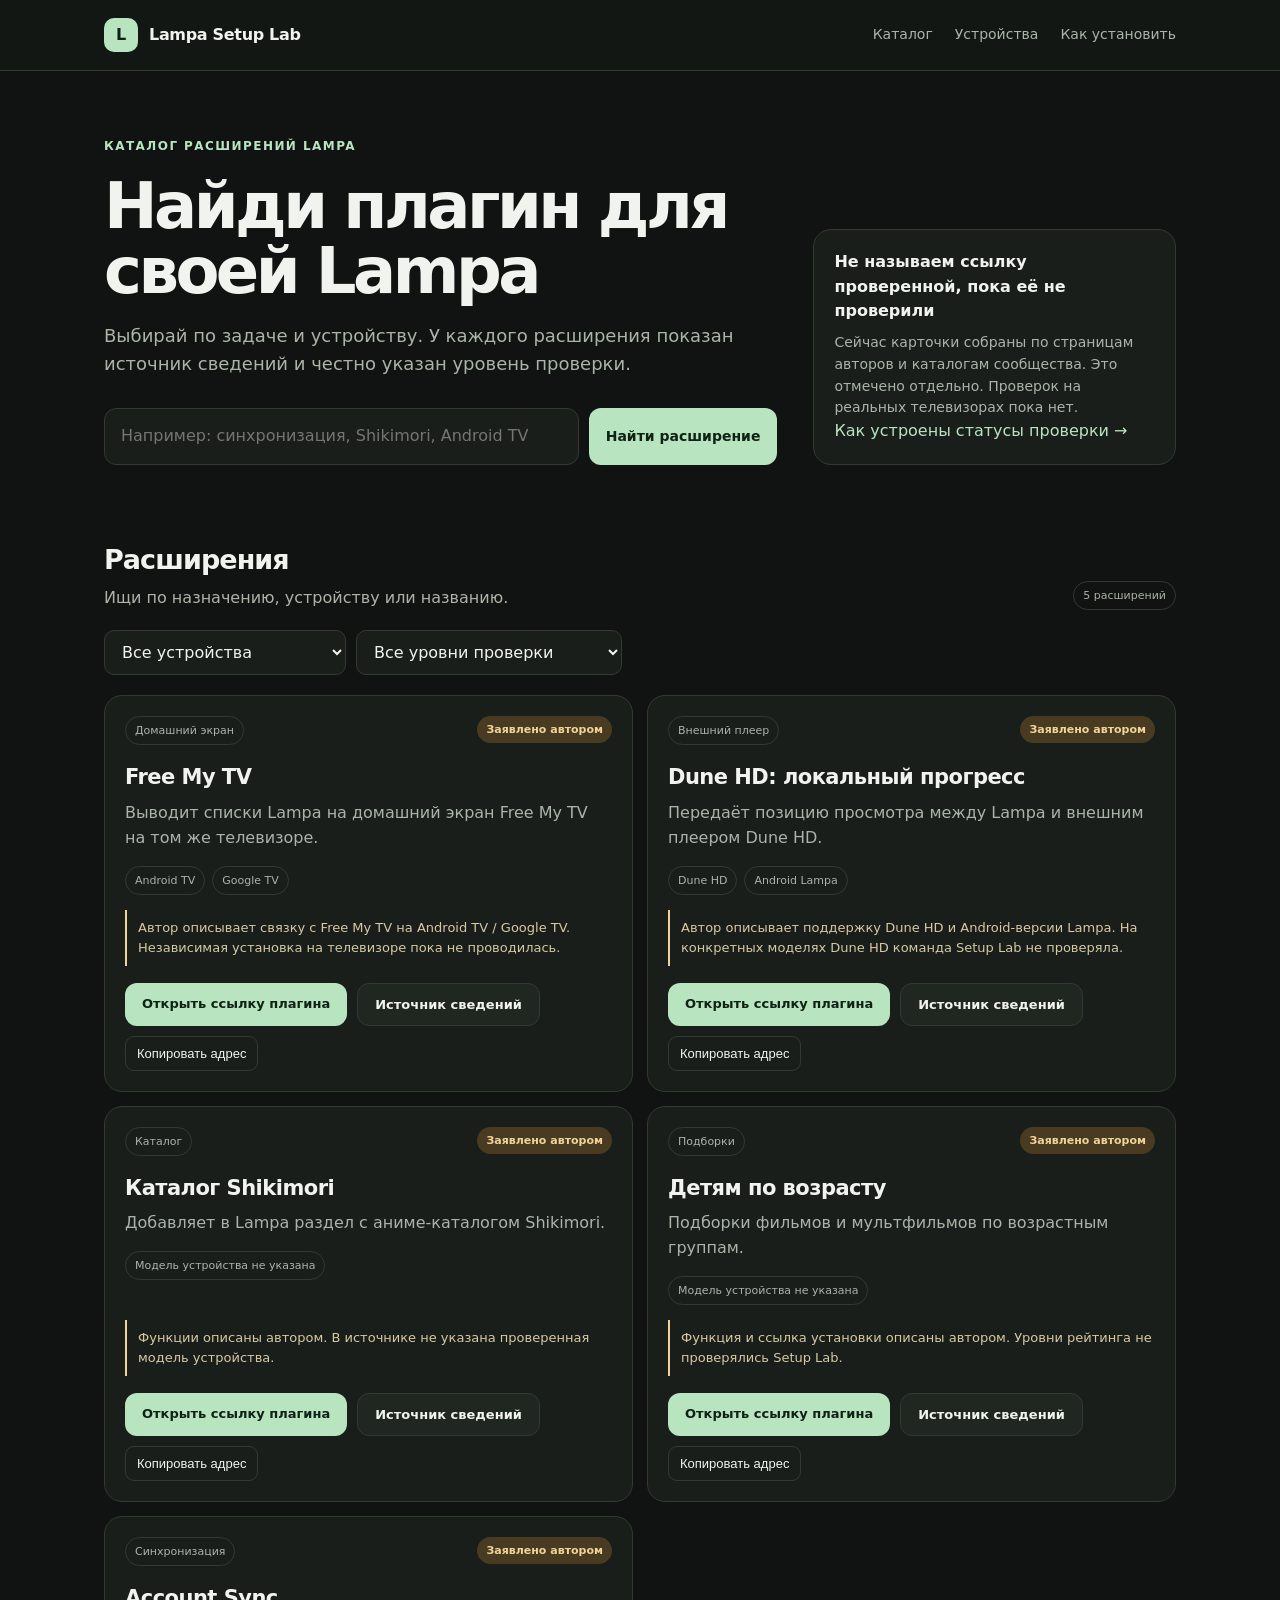
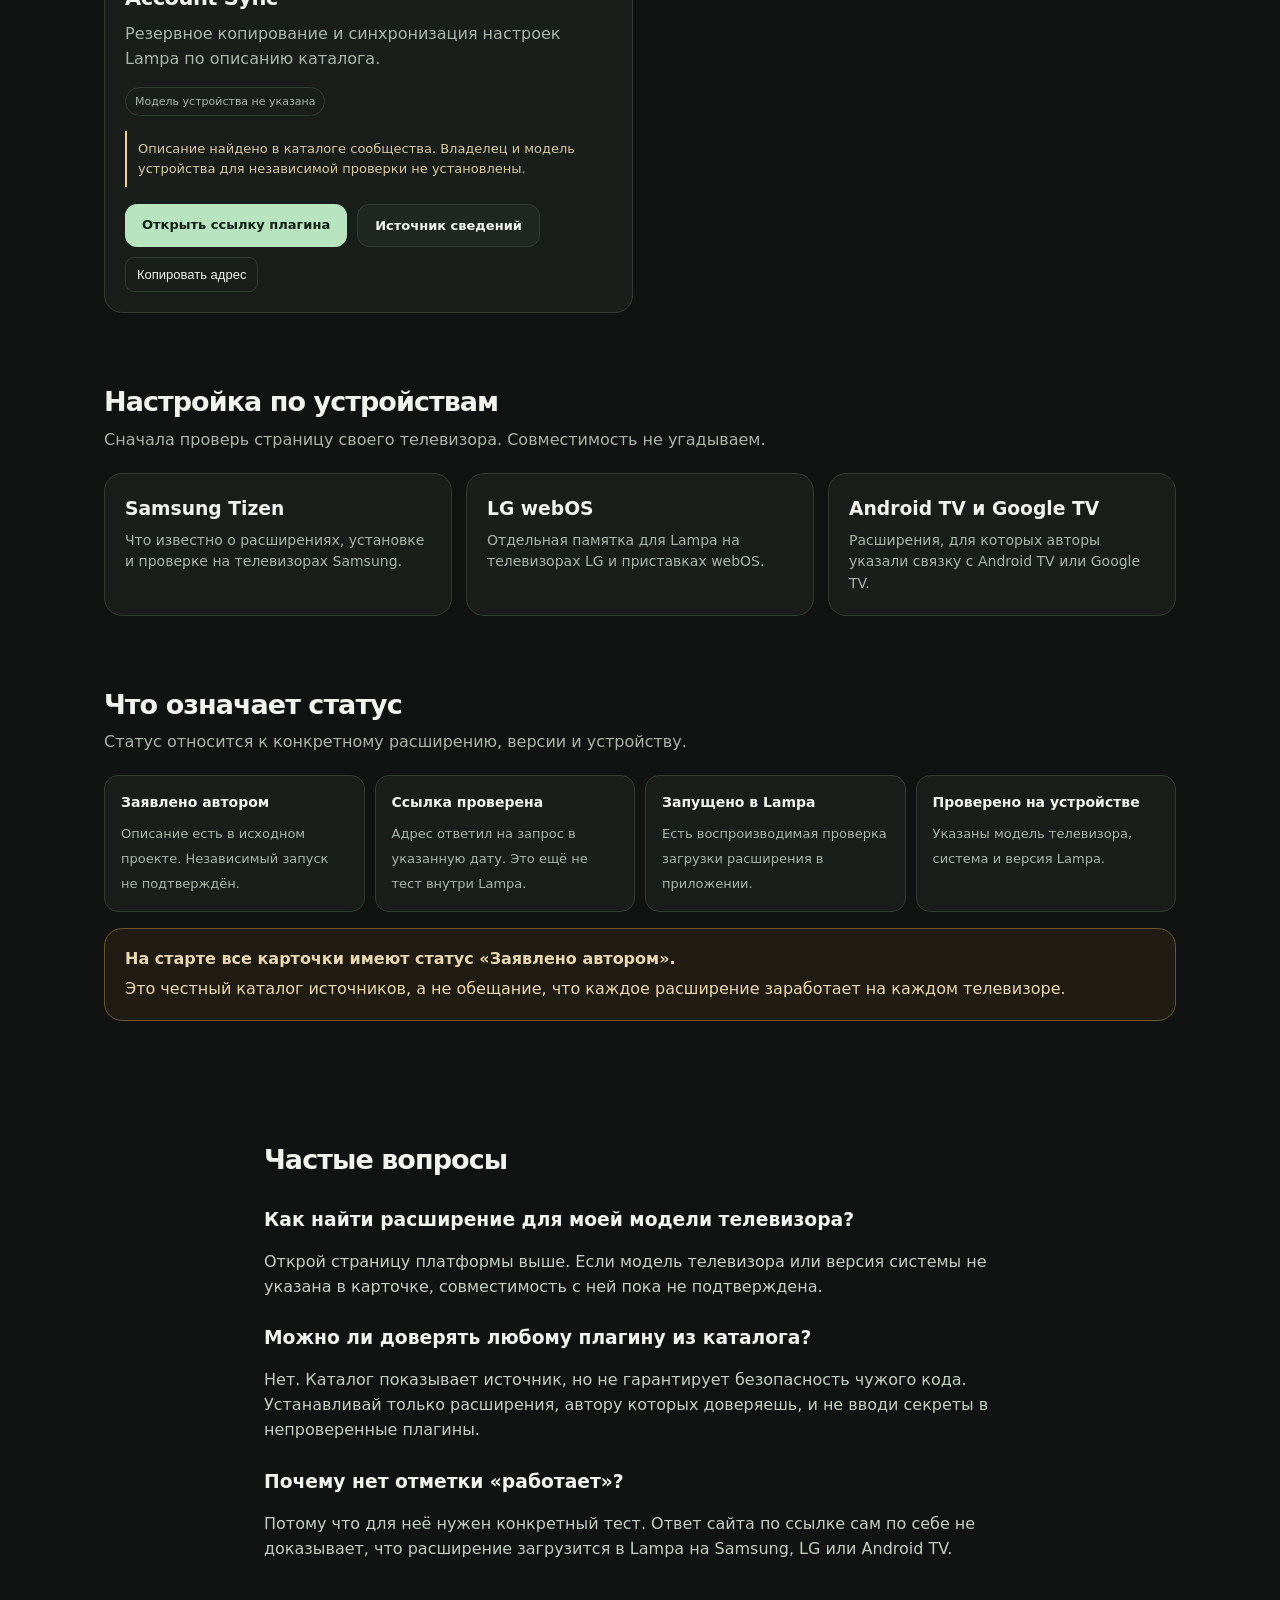
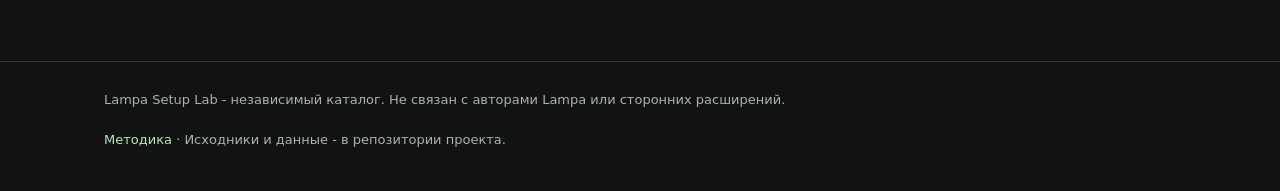
==== docs/index.html @ 983ffe2e "v0.1.0" ====
<!doctype html>
<html lang="ru">
<head>
  <meta charset="utf-8">
  <meta name="viewport" content="width=device-width, initial-scale=1">
  <meta name="description" content="Каталог расширений Lampa с источниками сведений, устройствами и честным статусом проверки. Инструкции для Android TV, Samsung Tizen и LG webOS.">
  <meta name="theme-color" content="#101311">
  <title>Плагины Lampa 2026: каталог по устройствам и статусу проверки</title>
  <link rel="stylesheet" href="assets/site.css">
  <script src="data/catalog-data.js"></script>
  <script defer src="assets/app.js"></script>
</head>
<body>
<a class="skip-link" href="#main">Перейти к содержимому</a>
<header class="topbar"><div class="wrap topbar-inner">
  <a class="brand" href="index.html"><span class="brand-mark">L</span><span>Lampa Setup Lab</span></a>
  <nav class="nav" aria-label="Основная навигация"><a href="#catalog">Каталог</a><a href="#devices">Устройства</a><a href="how-to-add-plugin.html">Как установить</a></nav>
</div></header>
<main id="main">
  <section class="hero"><div class="wrap hero-grid">
    <div>
      <div class="eyebrow">Каталог расширений Lampa</div>
      <h1>Найди плагин для своей Lampa</h1>
      <p>Выбирай по задаче и устройству. У каждого расширения показан источник сведений и честно указан уровень проверки.</p>
      <form class="searchbar" action="#catalog" onsubmit="return false">
        <input id="plugin-search" type="search" placeholder="Например: синхронизация, Shikimori, Android TV" aria-label="Поиск расширений">
        <button class="button" type="button" onclick="document.querySelector('#catalog').scrollIntoView()">Найти расширение</button>
      </form>
    </div>
    <aside class="hero-note"><strong>Не называем ссылку проверенной, пока её не проверили</strong><p>Сейчас карточки собраны по страницам авторов и каталогам сообщества. Это отмечено отдельно. Проверок на реальных телевизорах пока нет.</p><a href="verification.html">Как устроены статусы проверки →</a></aside>
  </div></section>

  <section class="section" id="catalog"><div class="wrap">
    <div class="section-head"><div><h2>Расширения</h2><p>Ищи по назначению, устройству или названию.</p></div><span class="tag" id="result-count">Загрузка…</span></div>
    <div class="filters" aria-label="Фильтры каталога">
      <select id="platform-filter" aria-label="Фильтр по устройству"><option value="">Все устройства</option><option value="android_tv">Android TV / Google TV</option><option value="dune_hd">Dune HD</option><option value="unspecified">Устройство не указано</option></select>
      <select id="level-filter" aria-label="Фильтр по статусу проверки"><option value="">Все уровни проверки</option><option value="author_reported">Заявлено автором</option><option value="url_checked">Ссылка проверена</option><option value="loaded_in_lampa">Запущено в Lampa</option><option value="device_tested">Проверено на устройстве</option></select>
    </div>
    <div class="grid" id="plugin-results" aria-live="polite"></div>
    <noscript><p class="noscript">Для поиска и фильтров включи JavaScript. Страницы с инструкциями остаются доступны без него.</p></noscript>
  </div></section>

  <section class="section" id="devices"><div class="wrap">
    <div class="section-head"><div><h2>Настройка по устройствам</h2><p>Сначала проверь страницу своего телевизора. Совместимость не угадываем.</p></div></div>
    <div class="device-grid">
      <a class="device-card" href="lampa-samsung-tizen.html"><h3>Samsung Tizen</h3><p>Что известно о расширениях, установке и проверке на телевизорах Samsung.</p></a>
      <a class="device-card" href="lampa-lg-webos.html"><h3>LG webOS</h3><p>Отдельная памятка для Lampa на телевизорах LG и приставках webOS.</p></a>
      <a class="device-card" href="lampa-android-tv.html"><h3>Android TV и Google TV</h3><p>Расширения, для которых авторы указали связку с Android TV или Google TV.</p></a>
    </div>
  </div></section>

  <section class="section"><div class="wrap">
    <div class="section-head"><div><h2>Что означает статус</h2><p>Статус относится к конкретному расширению, версии и устройству.</p></div></div>
    <div class="trust-grid">
      <div class="trust-item"><strong>Заявлено автором</strong><span>Описание есть в исходном проекте. Независимый запуск не подтверждён.</span></div>
      <div class="trust-item"><strong>Ссылка проверена</strong><span>Адрес ответил на запрос в указанную дату. Это ещё не тест внутри Lampa.</span></div>
      <div class="trust-item"><strong>Запущено в Lampa</strong><span>Есть воспроизводимая проверка загрузки расширения в приложении.</span></div>
      <div class="trust-item"><strong>Проверено на устройстве</strong><span>Указаны модель телевизора, система и версия Lampa.</span></div>
    </div>
    <div class="callout"><strong>На старте все карточки имеют статус «Заявлено автором».</strong> Это честный каталог источников, а не обещание, что каждое расширение заработает на каждом телевизоре.</div>
  </div></section>

  <section class="section"><div class="wrap prose">
    <h2>Частые вопросы</h2>
    <h3>Как найти расширение для моей модели телевизора?</h3><p>Открой страницу платформы выше. Если модель телевизора или версия системы не указана в карточке, совместимость с ней пока не подтверждена.</p>
    <h3>Можно ли доверять любому плагину из каталога?</h3><p>Нет. Каталог показывает источник, но не гарантирует безопасность чужого кода. Устанавливай только расширения, автору которых доверяешь, и не вводи секреты в непроверенные плагины.</p>
    <h3>Почему нет отметки «работает»?</h3><p>Потому что для неё нужен конкретный тест. Ответ сайта по ссылке сам по себе не доказывает, что расширение загрузится в Lampa на Samsung, LG или Android TV.</p>
  </div></section>
</main>
<footer class="footer"><div class="wrap footer-row"><span>Lampa Setup Lab - независимый каталог. Не связан с авторами Lampa или сторонних расширений.</span><span><a href="verification.html">Методика</a> · Исходники и данные - в репозитории проекта.</span></div></footer>
</body>
</html>
---- docs/assets/site.css ----
@import url('data:text/css,');
:root{color-scheme:dark;--bg:#101311;--panel:#191e1a;--panel2:#202720;--line:#313b32;--text:#f1f4ee;--muted:#aab4a9;--green:#b8e4c0;--green-ink:#102116;--amber:#f1d49a;--blue:#b9d8eb;--red:#f0b5ad;--radius:18px;--max:1120px}*{box-sizing:border-box}html{scroll-behavior:smooth}body{margin:0;background:var(--bg);color:var(--text);font:16px/1.55 system-ui,-apple-system,"Segoe UI",sans-serif}a{color:var(--green);text-decoration:none}a:hover{text-decoration:underline}.wrap{max-width:var(--max);margin:auto;padding:0 24px}.topbar{border-bottom:1px solid var(--line);background:#121713}.topbar-inner{height:70px;display:flex;align-items:center;justify-content:space-between;gap:20px}.brand{display:flex;align-items:center;gap:11px;color:var(--text);font-weight:750;letter-spacing:-.02em}.brand-mark{width:34px;height:34px;border-radius:10px;background:var(--green);color:var(--green-ink);display:grid;place-items:center;font-weight:900}.nav{display:flex;gap:22px;color:var(--muted);font-size:14px}.nav a{color:inherit}.hero{padding:66px 0 40px}.eyebrow{color:var(--green);font-size:12px;font-weight:800;letter-spacing:.12em;text-transform:uppercase}.hero-grid{display:grid;grid-template-columns:1.3fr .7fr;gap:36px;align-items:end}.hero h1{font-size:clamp(36px,6vw,64px);line-height:1.02;letter-spacing:-.055em;max-width:760px;margin:18px 0}.hero p{font-size:18px;color:var(--muted);max-width:700px;margin:0}.hero-note{border:1px solid var(--line);border-radius:var(--radius);padding:20px;background:var(--panel)}.hero-note strong{display:block;margin-bottom:8px}.hero-note p{font-size:14px}.searchbar{margin-top:30px;display:flex;gap:10px;max-width:720px}.searchbar input{flex:1;min-width:0;background:var(--panel);color:var(--text);border:1px solid var(--line);border-radius:12px;padding:15px 16px;font:inherit}.searchbar input:focus,select:focus{outline:2px solid var(--green);outline-offset:2px}.button{border:0;border-radius:12px;padding:13px 17px;background:var(--green);color:var(--green-ink);font:700 14px system-ui;cursor:pointer}.button.secondary{background:var(--panel2);color:var(--text);border:1px solid var(--line)}.section{padding:34px 0}.section-head{display:flex;align-items:end;justify-content:space-between;gap:20px;margin-bottom:20px}.section h2{font-size:27px;letter-spacing:-.035em;margin:0}.section-head p{color:var(--muted);margin:5px 0 0}.filters{display:flex;gap:10px;flex-wrap:wrap;margin:20px 0}.filters select,.filters input[type=search]{background:var(--panel);color:var(--text);border:1px solid var(--line);border-radius:10px;padding:11px 13px;font:inherit}.filters input[type=search]{min-width:250px}.grid{display:grid;grid-template-columns:repeat(2,minmax(0,1fr));gap:14px}.card{background:var(--panel);border:1px solid var(--line);border-radius:var(--radius);padding:20px;display:flex;flex-direction:column;min-height:280px}.card-top{display:flex;justify-content:space-between;align-items:start;gap:12px}.tag{display:inline-flex;align-items:center;border:1px solid var(--line);border-radius:999px;padding:5px 9px;font-size:11px;color:var(--muted);white-space:nowrap}.status{border-radius:999px;padding:5px 9px;font-size:11px;font-weight:750;white-space:nowrap}.status.author_reported{background:#493b21;color:var(--amber)}.status.url_checked{background:#193b2a;color:var(--green)}.status.loaded_in_lampa{background:#19384a;color:var(--blue)}.status.device_tested{background:#263c58;color:#d0ddff}.card h3{font-size:21px;letter-spacing:-.025em;margin:16px 0 7px}.card p{color:var(--muted);margin:0 0 13px}.card-meta{display:flex;flex-wrap:wrap;gap:7px;margin:2px 0 15px}.card-note{font-size:13px;border-left:2px solid var(--amber);padding:8px 0 8px 11px;color:#d8c9a5;margin-top:auto}.card-actions{display:flex;gap:10px;flex-wrap:wrap;margin-top:17px}.card-actions a,.card-actions button{font-size:13px}.copy-btn{background:none;border:1px solid var(--line);border-radius:9px;color:var(--text);padding:9px 11px;cursor:pointer}.copy-btn:hover{border-color:var(--green)}.empty{grid-column:1/-1;padding:30px;border:1px dashed var(--line);border-radius:var(--radius);color:var(--muted)}.device-grid{display:grid;grid-template-columns:repeat(3,1fr);gap:14px}.device-card{display:block;background:var(--panel);border:1px solid var(--line);border-radius:var(--radius);padding:20px;color:var(--text);transition:transform .15s,border-color .15s}.device-card:hover{transform:translateY(-2px);border-color:#719277;text-decoration:none}.device-card h3{margin:0 0 7px}.device-card p{margin:0;color:var(--muted);font-size:14px}.trust-grid{display:grid;grid-template-columns:repeat(4,1fr);gap:10px}.trust-item{padding:16px;border:1px solid var(--line);border-radius:14px;background:var(--panel)}.trust-item strong{display:block;font-size:14px;margin-bottom:7px}.trust-item span{font-size:13px;color:var(--muted)}.callout{border:1px solid #68552f;background:#201c13;color:#ead8b2;border-radius:var(--radius);padding:18px 20px;margin:16px 0}.callout strong{display:block;margin-bottom:5px}.prose{max-width:800px}.prose h2{margin:34px 0 10px}.prose h3{margin:24px 0 8px}.prose p,.prose li{color:#c4cec3}.prose code{background:#202720;padding:2px 6px;border-radius:5px}.steps{counter-reset:step;list-style:none;padding:0}.steps li{counter-increment:step;display:grid;grid-template-columns:32px 1fr;gap:12px;margin:14px 0}.steps li:before{content:counter(step);width:28px;height:28px;border-radius:50%;background:var(--green);color:var(--green-ink);display:grid;place-items:center;font-weight:800}.footer{border-top:1px solid var(--line);margin-top:50px;padding:28px 0 40px;color:var(--muted);font-size:13px}.footer-row{display:flex;justify-content:space-between;gap:20px;flex-wrap:wrap}.breadcrumb{color:var(--muted);font-size:13px;margin:25px 0 15px}.page-hero{padding:28px 0 15px}.page-hero h1{font-size:clamp(34px,5vw,54px);line-height:1.05;letter-spacing:-.045em;margin:12px 0}.page-hero p{font-size:17px;color:var(--muted);max-width:800px}.device-summary{border:1px solid var(--line);background:var(--panel);padding:18px;border-radius:14px;margin:20px 0}.small{font-size:13px;color:var(--muted)}.kbd{font-family:ui-monospace,monospace;border:1px solid var(--line);background:var(--panel2);padding:2px 6px;border-radius:5px}.skip-link{position:absolute;left:-10000px;top:8px;background:var(--green);color:var(--green-ink);padding:10px;border-radius:8px}.skip-link:focus{left:8px;z-index:10}.noscript{padding:14px;border:1px solid var(--amber);border-radius:12px;color:var(--amber)}@media(max-width:760px){.hero-grid{grid-template-columns:1fr}.hero{padding:44px 0 28px}.grid{grid-template-columns:1fr}.device-grid{grid-template-columns:1fr}.trust-grid{grid-template-columns:repeat(2,1fr)}.nav{gap:12px;font-size:12px}.topbar-inner{height:auto;min-height:64px}.wrap{padding:0 16px}.searchbar{flex-direction:column}.button{min-height:48px}}@media(prefers-reduced-motion:reduce){*{scroll-behavior:auto!important;transition:none!important}}
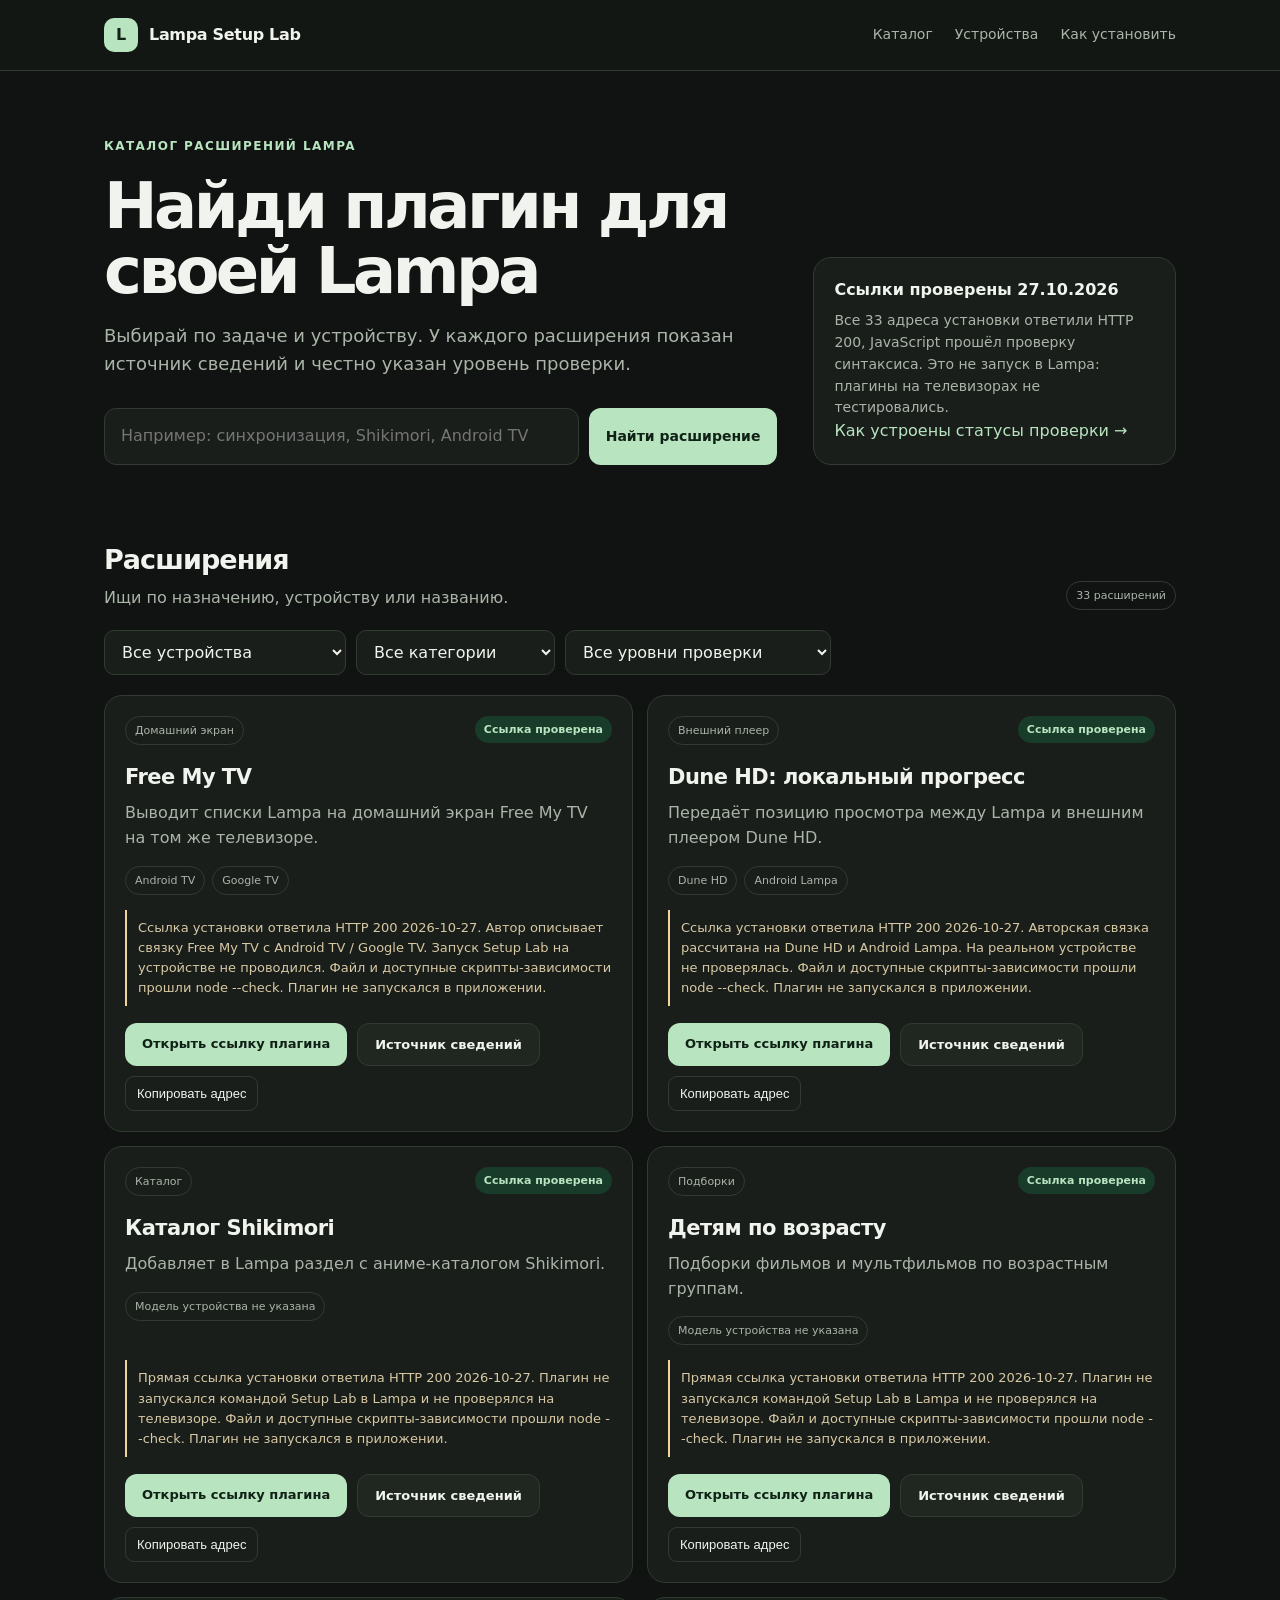
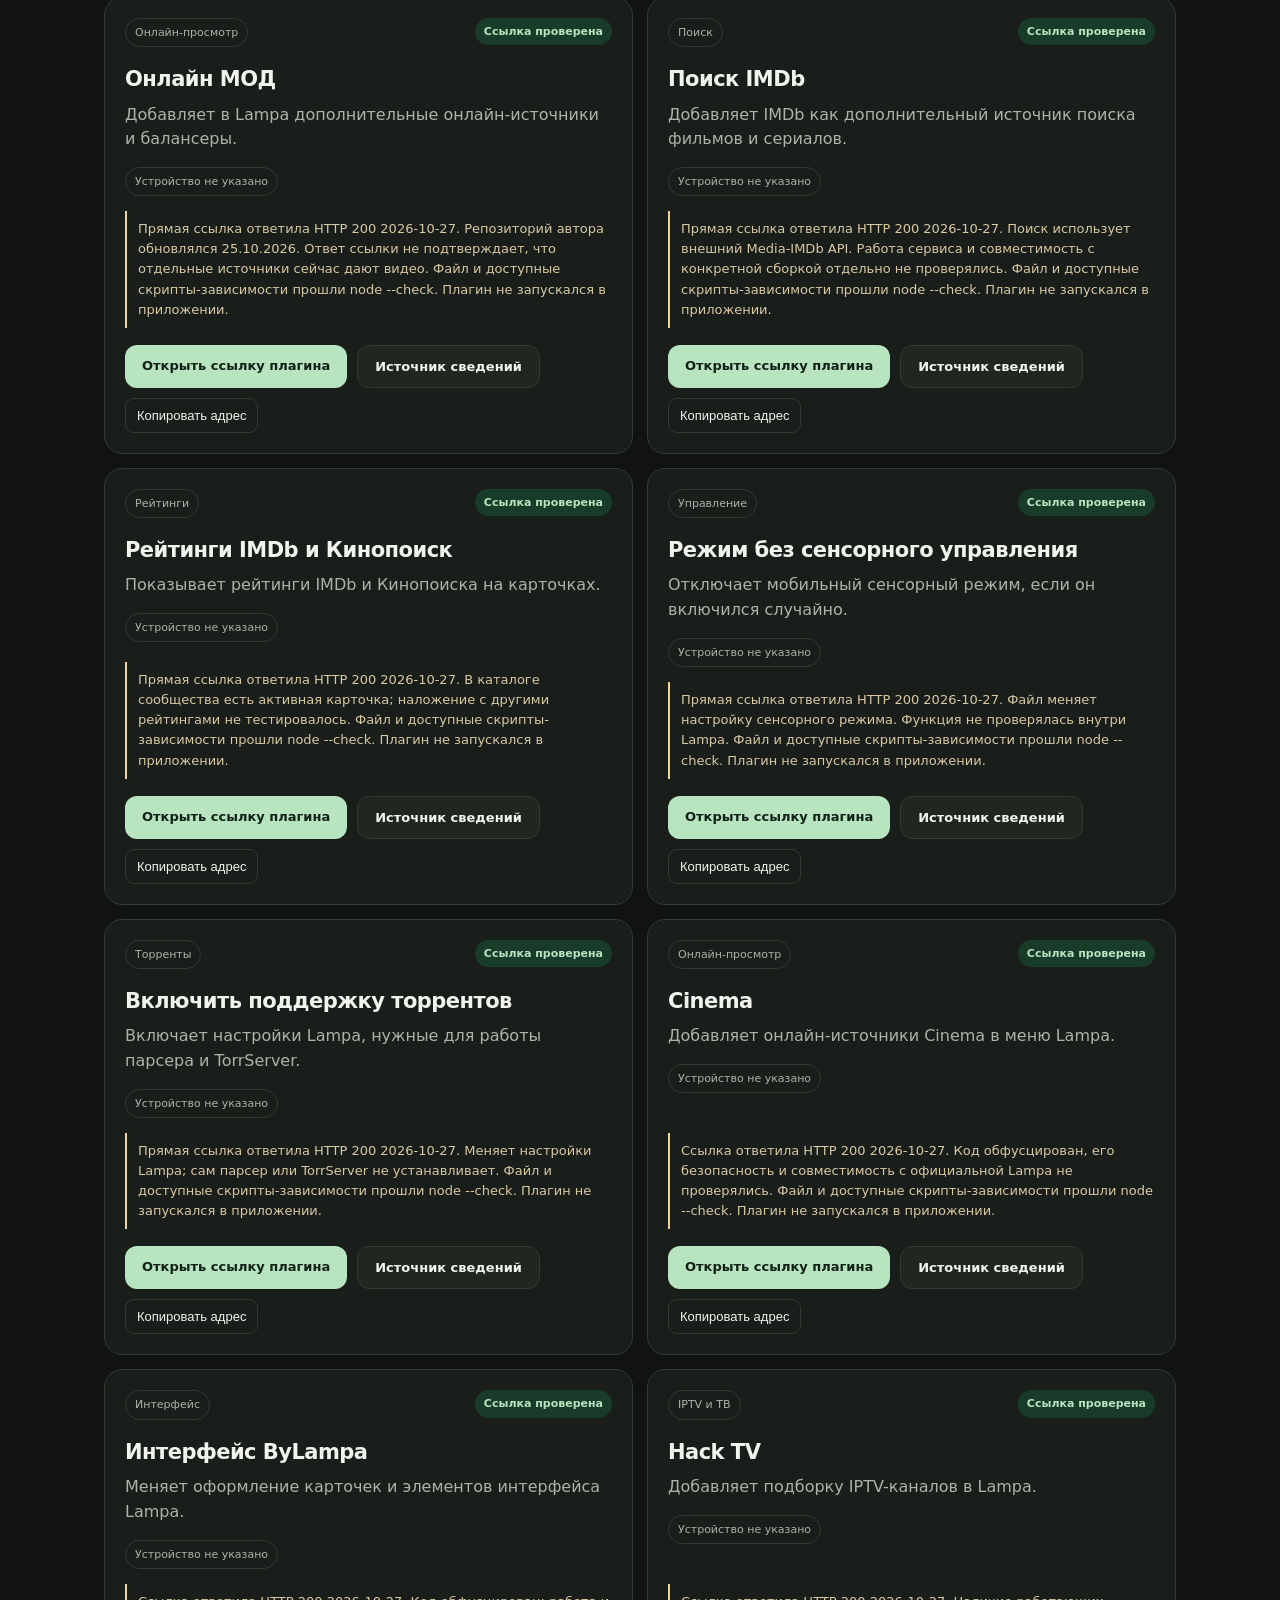
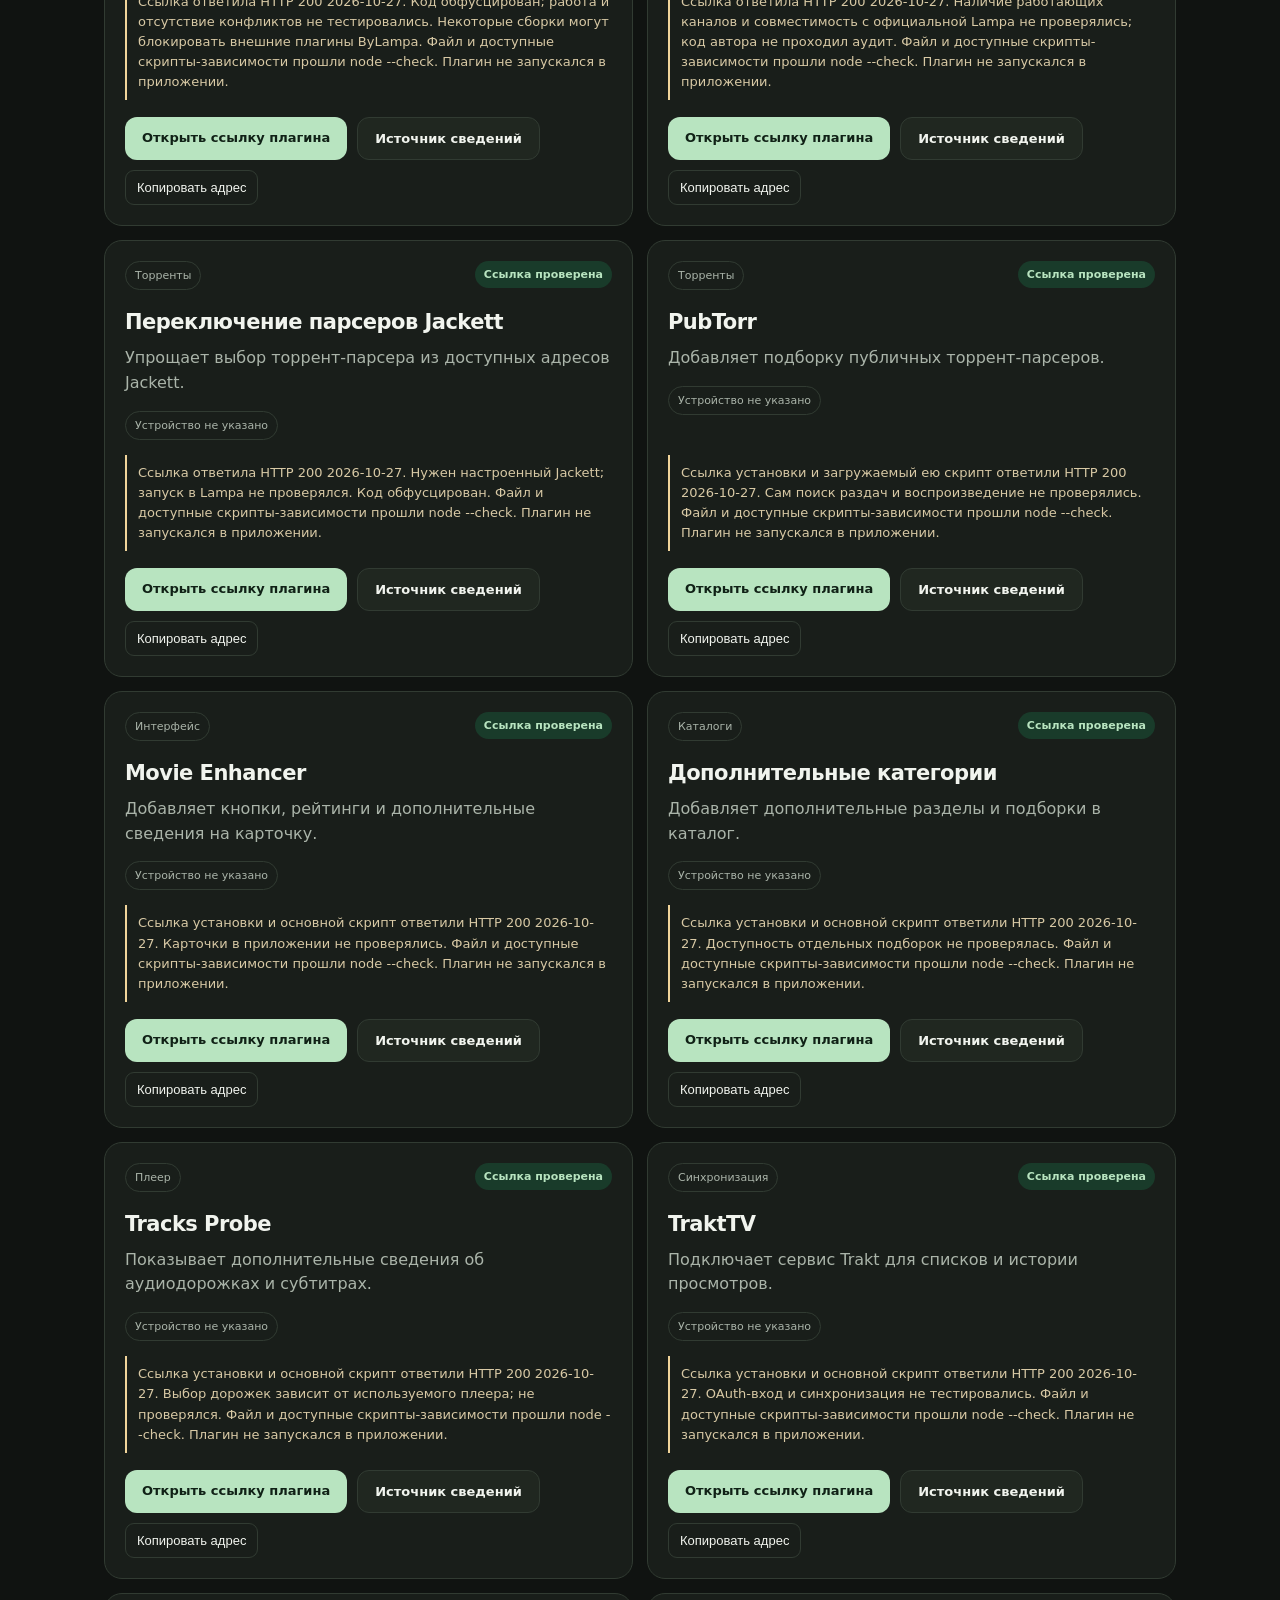
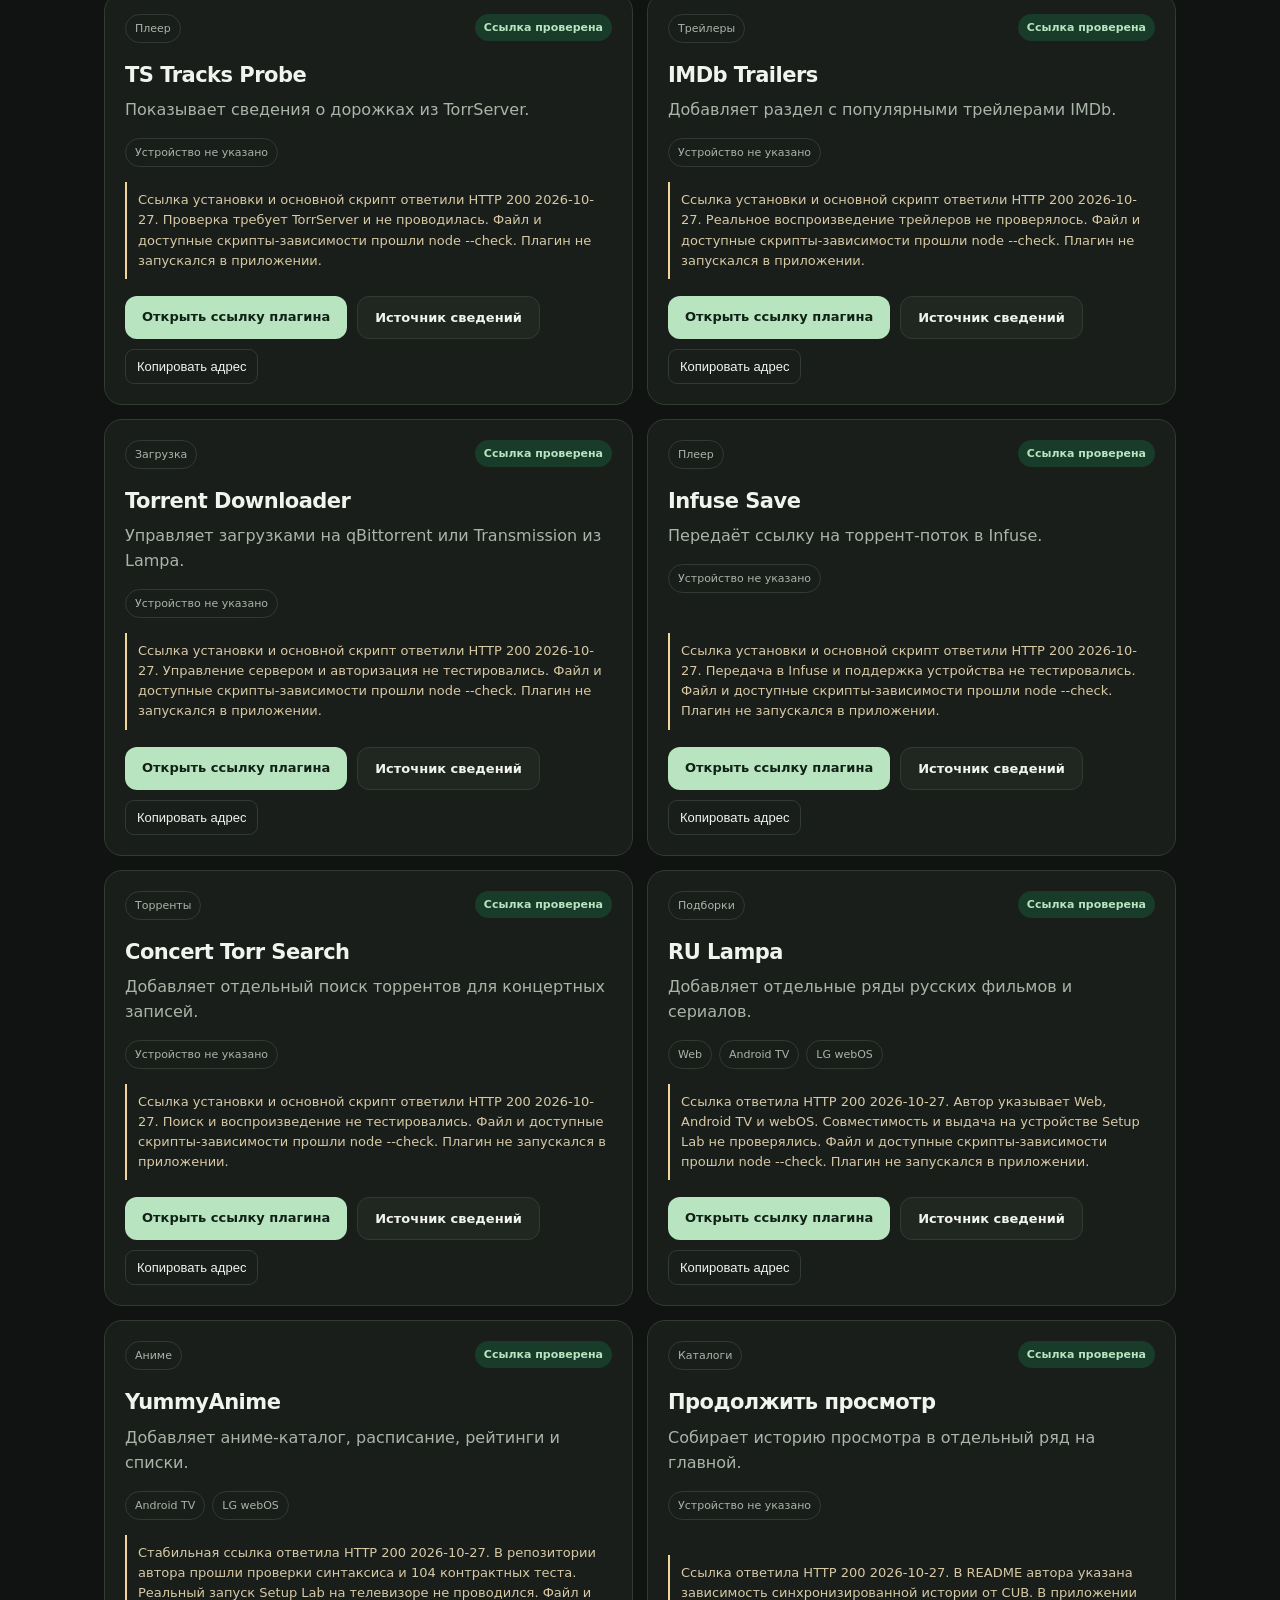
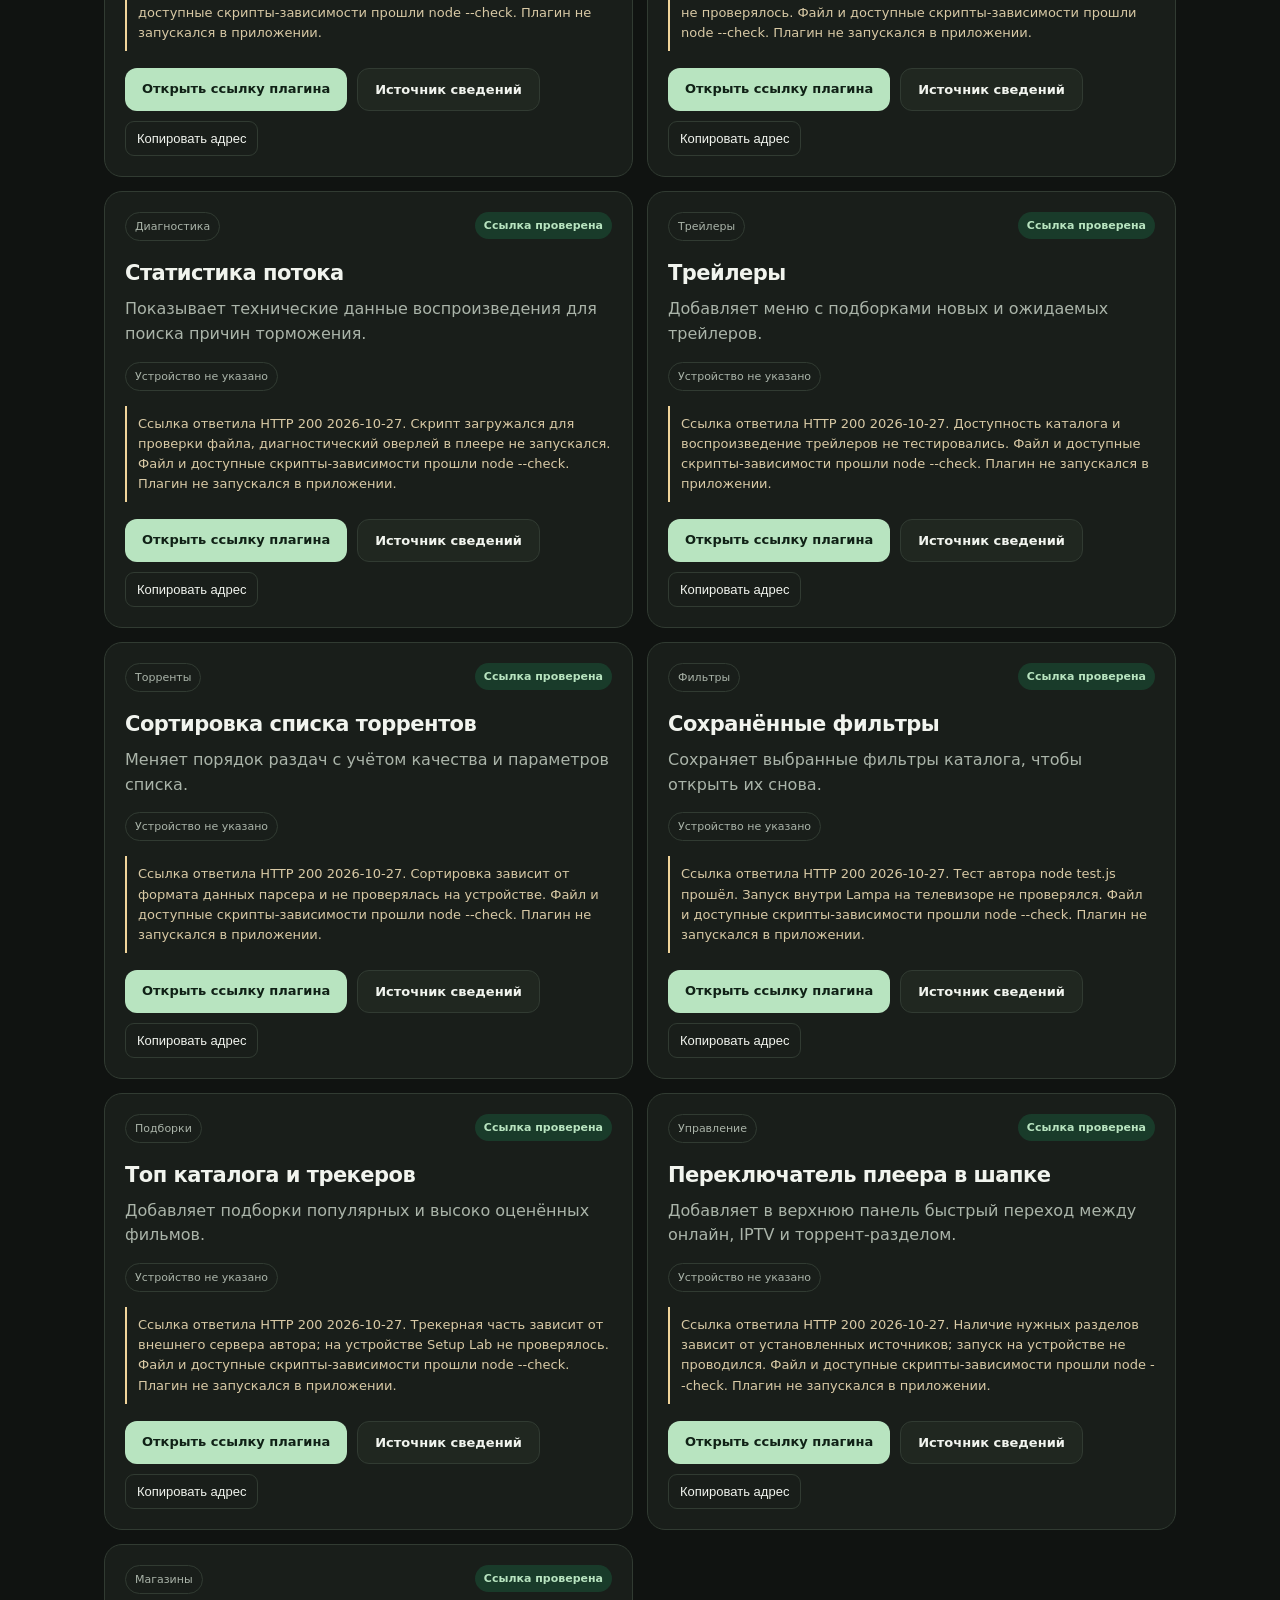
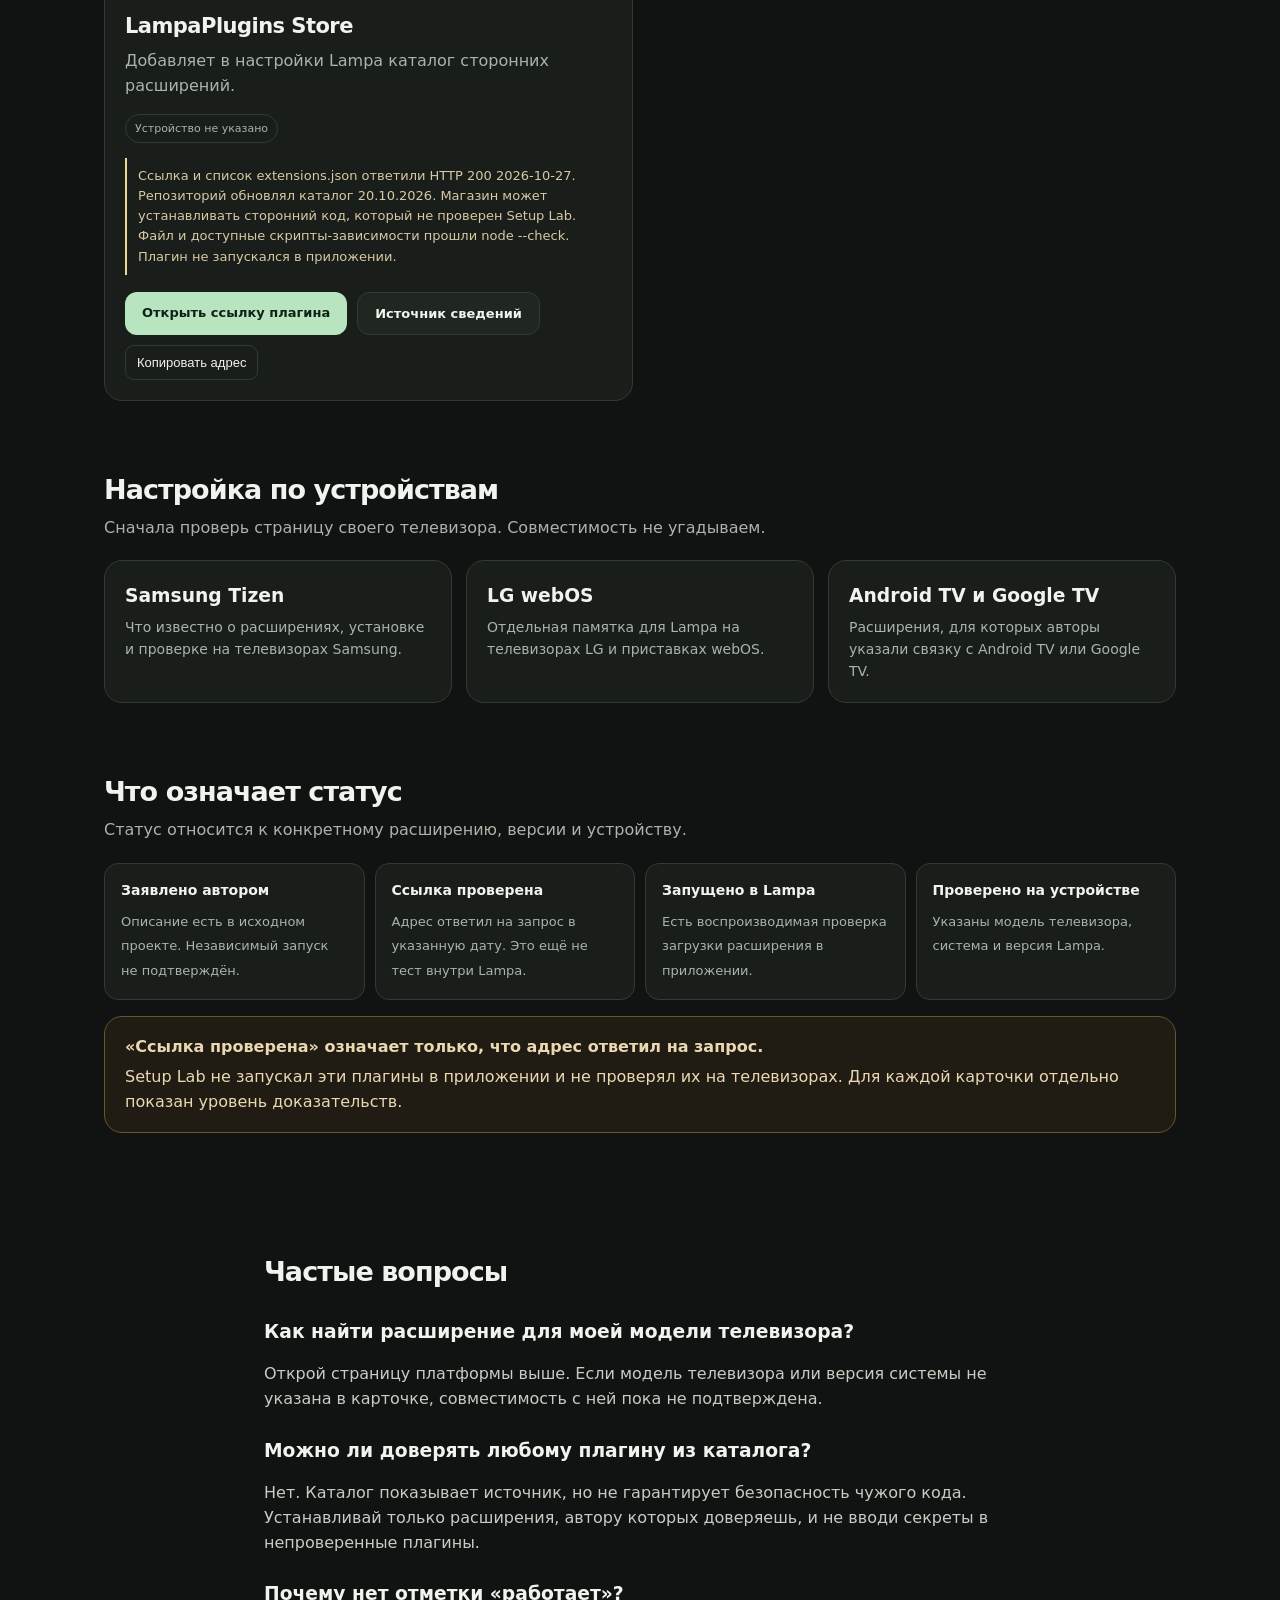
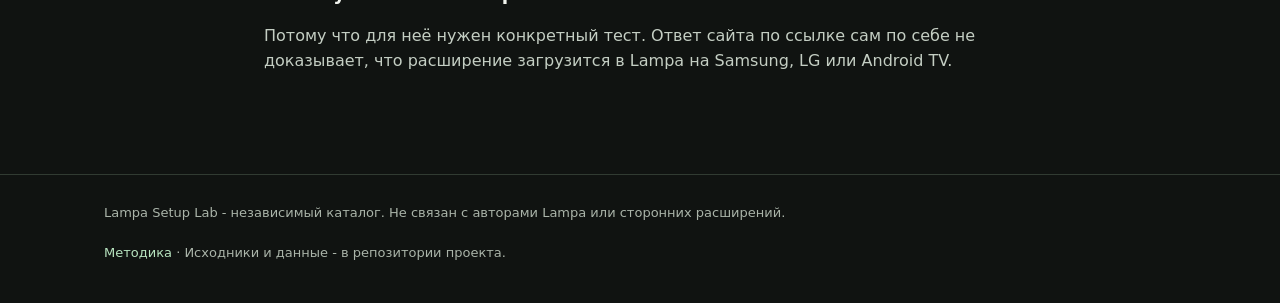
==== commit 4a38e385: "v0.2.0" ====
--- a/docs/index.html
+++ b/docs/index.html
@@ -27,13 +27,14 @@
         <button class="button" type="button" onclick="document.querySelector('#catalog').scrollIntoView()">Найти расширение</button>
       </form>
     </div>
-    <aside class="hero-note"><strong>Не называем ссылку проверенной, пока её не проверили</strong><p>Сейчас карточки собраны по страницам авторов и каталогам сообщества. Это отмечено отдельно. Проверок на реальных телевизорах пока нет.</p><a href="verification.html">Как устроены статусы проверки →</a></aside>
+    <aside class="hero-note"><strong>Ссылки проверены 27.10.2026</strong><p>Все 33 адреса установки ответили HTTP 200, JavaScript прошёл проверку синтаксиса. Это не запуск в Lampa: плагины на телевизорах не тестировались.</p><a href="verification.html">Как устроены статусы проверки →</a></aside>
   </div></section>
 
   <section class="section" id="catalog"><div class="wrap">
     <div class="section-head"><div><h2>Расширения</h2><p>Ищи по назначению, устройству или названию.</p></div><span class="tag" id="result-count">Загрузка…</span></div>
     <div class="filters" aria-label="Фильтры каталога">
-      <select id="platform-filter" aria-label="Фильтр по устройству"><option value="">Все устройства</option><option value="android_tv">Android TV / Google TV</option><option value="dune_hd">Dune HD</option><option value="unspecified">Устройство не указано</option></select>
+      <select id="platform-filter" aria-label="Фильтр по устройству"><option value="">Все устройства</option><option value="android_tv">Android TV / Google TV</option><option value="lg_webos">LG webOS</option><option value="samsung_tizen">Samsung Tizen</option><option value="web">Lampa Web</option><option value="dune_hd">Dune HD</option><option value="unspecified">Устройство не указано</option></select>
+      <select id="category-filter" aria-label="Фильтр по категории"><option value="">Все категории</option></select>
       <select id="level-filter" aria-label="Фильтр по статусу проверки"><option value="">Все уровни проверки</option><option value="author_reported">Заявлено автором</option><option value="url_checked">Ссылка проверена</option><option value="loaded_in_lampa">Запущено в Lampa</option><option value="device_tested">Проверено на устройстве</option></select>
     </div>
     <div class="grid" id="plugin-results" aria-live="polite"></div>
@@ -57,7 +58,7 @@
       <div class="trust-item"><strong>Запущено в Lampa</strong><span>Есть воспроизводимая проверка загрузки расширения в приложении.</span></div>
       <div class="trust-item"><strong>Проверено на устройстве</strong><span>Указаны модель телевизора, система и версия Lampa.</span></div>
     </div>
-    <div class="callout"><strong>На старте все карточки имеют статус «Заявлено автором».</strong> Это честный каталог источников, а не обещание, что каждое расширение заработает на каждом телевизоре.</div>
+    <div class="callout"><strong>«Ссылка проверена» означает только, что адрес ответил на запрос.</strong> Setup Lab не запускал эти плагины в приложении и не проверял их на телевизорах. Для каждой карточки отдельно показан уровень доказательств.</div>
   </div></section>
 
   <section class="section"><div class="wrap prose">
